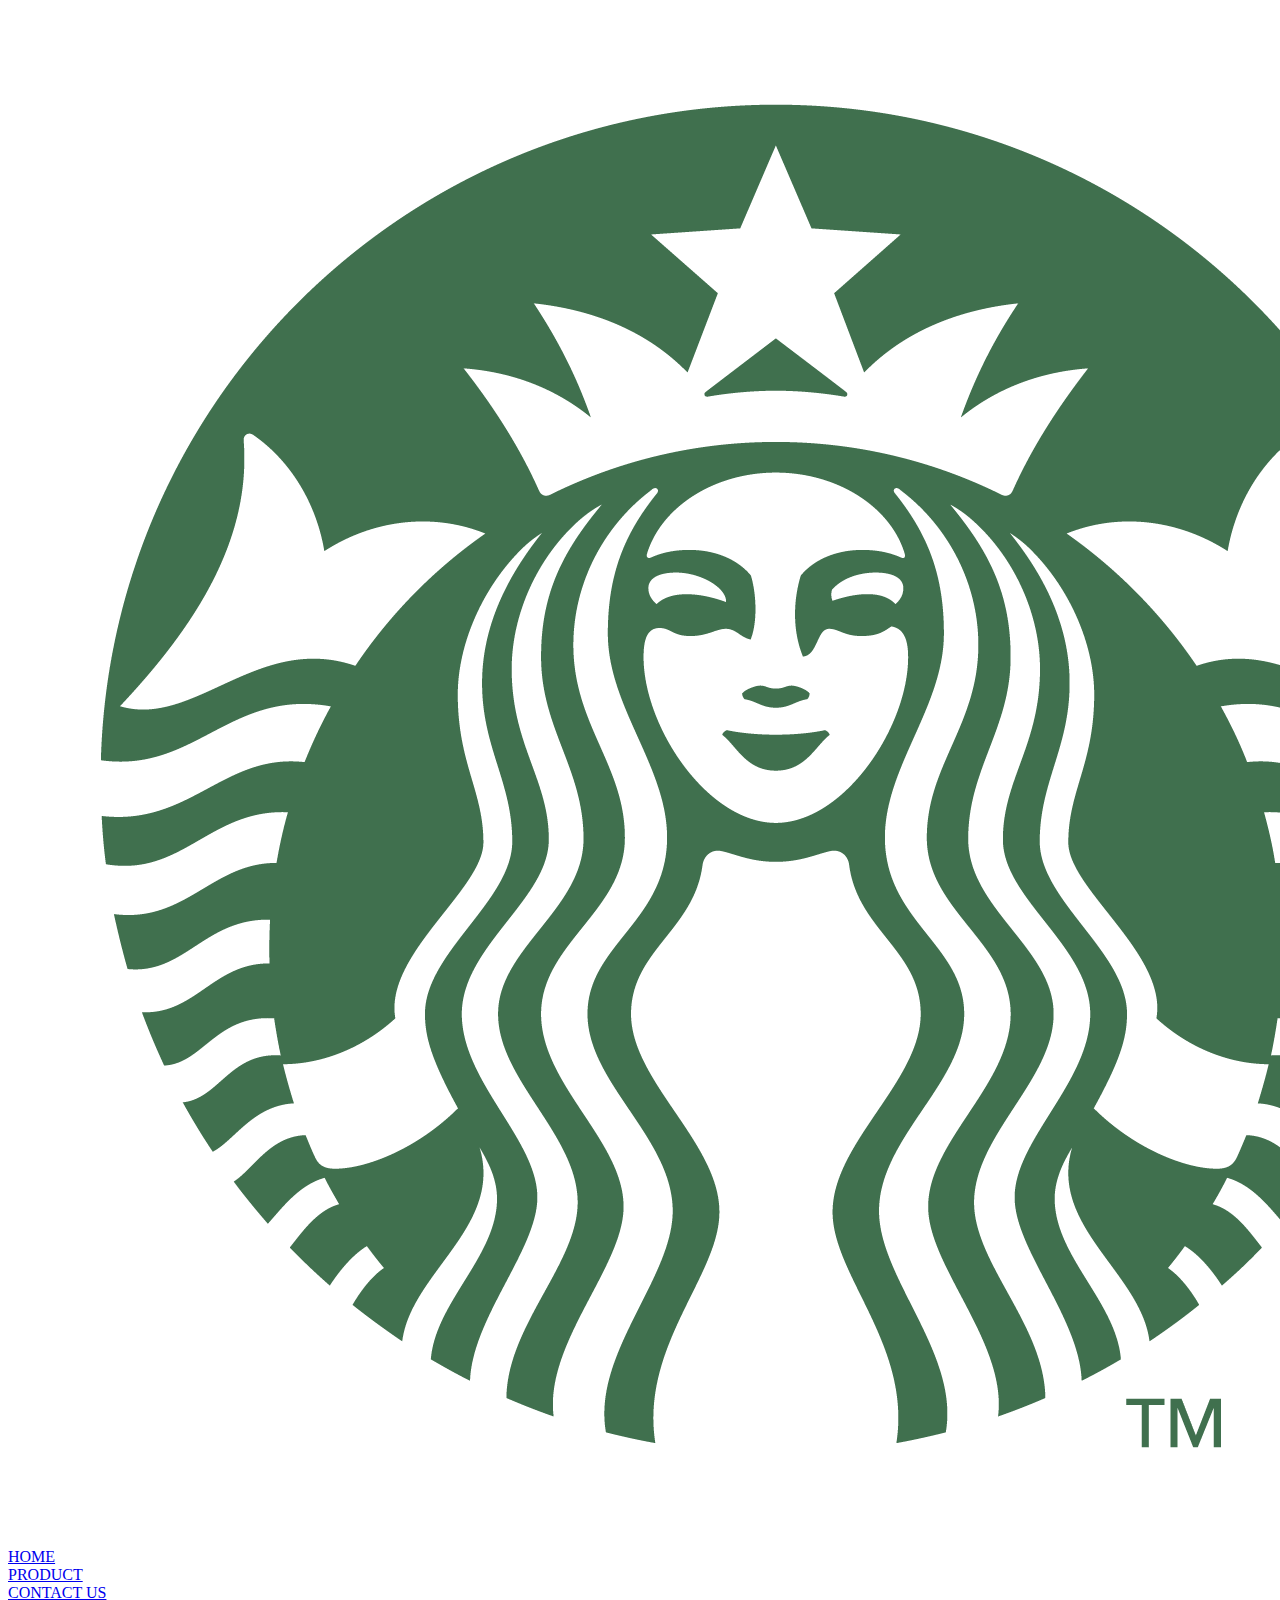
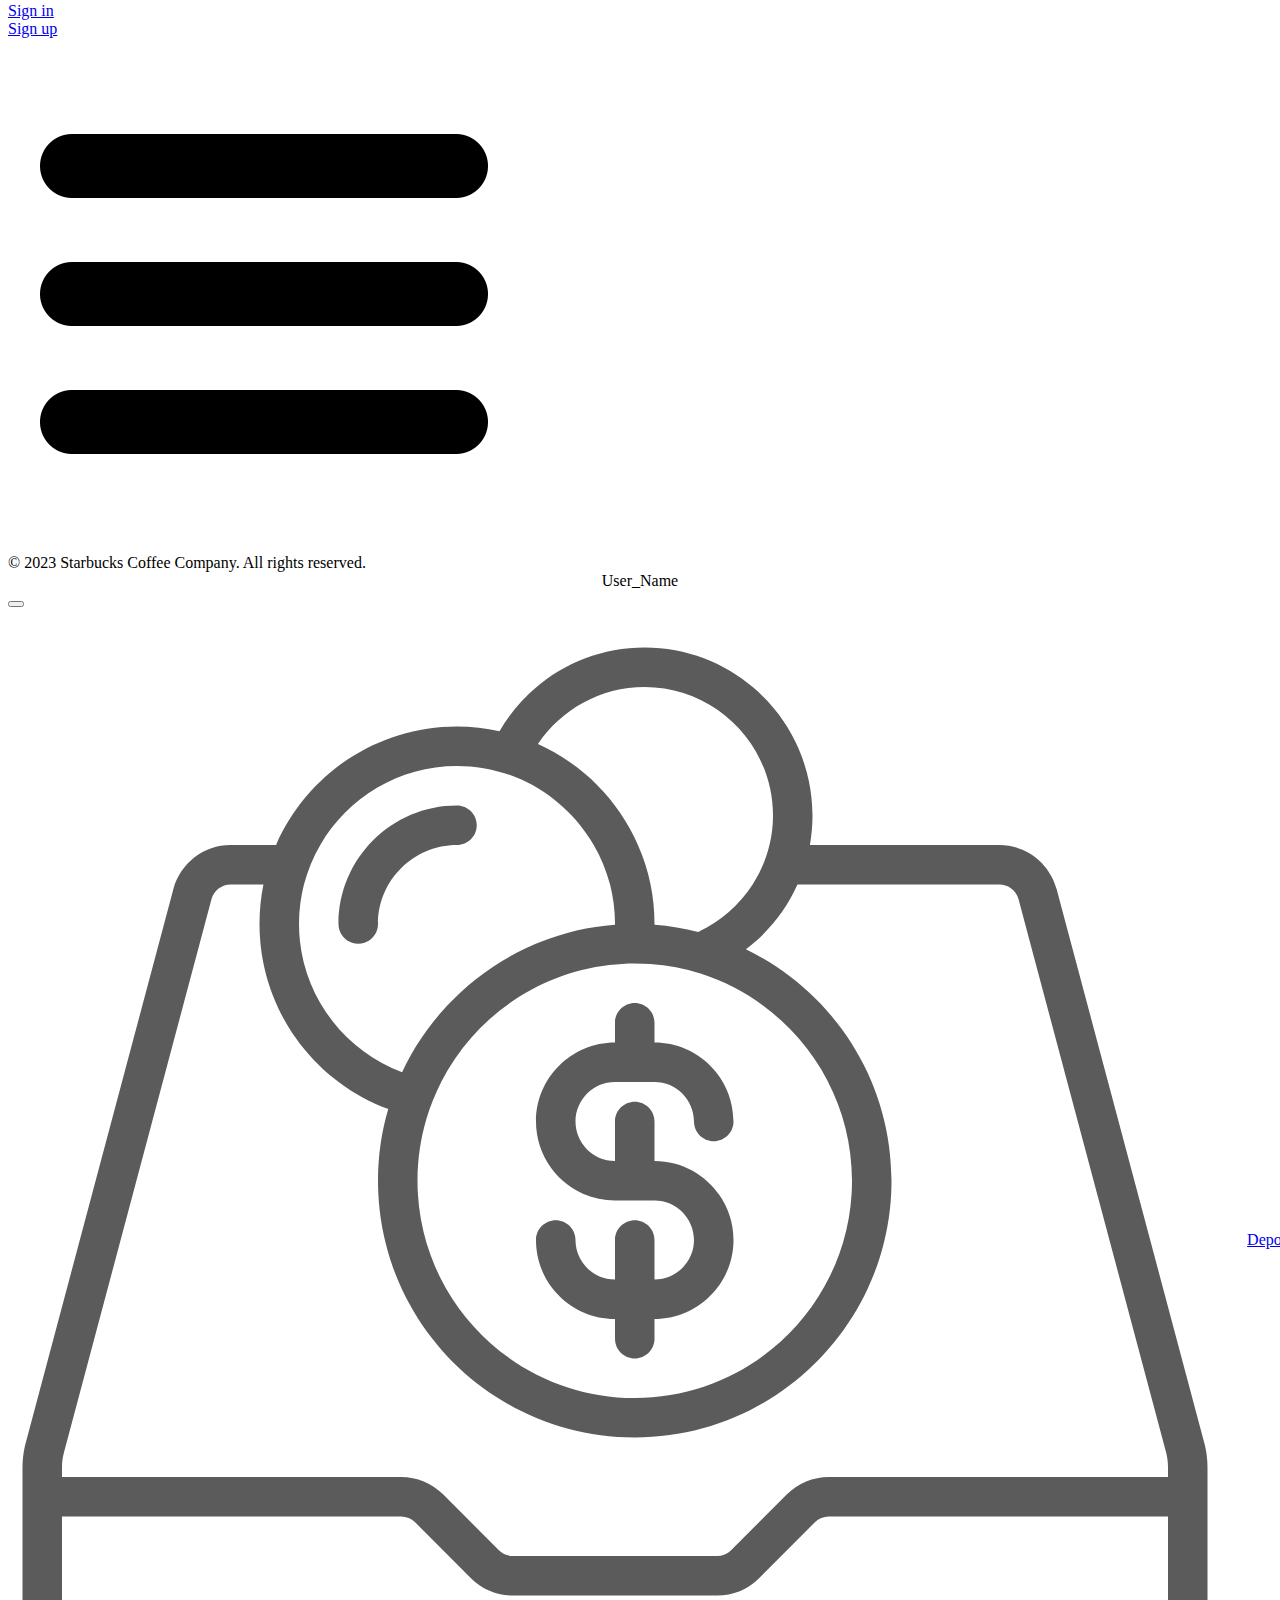
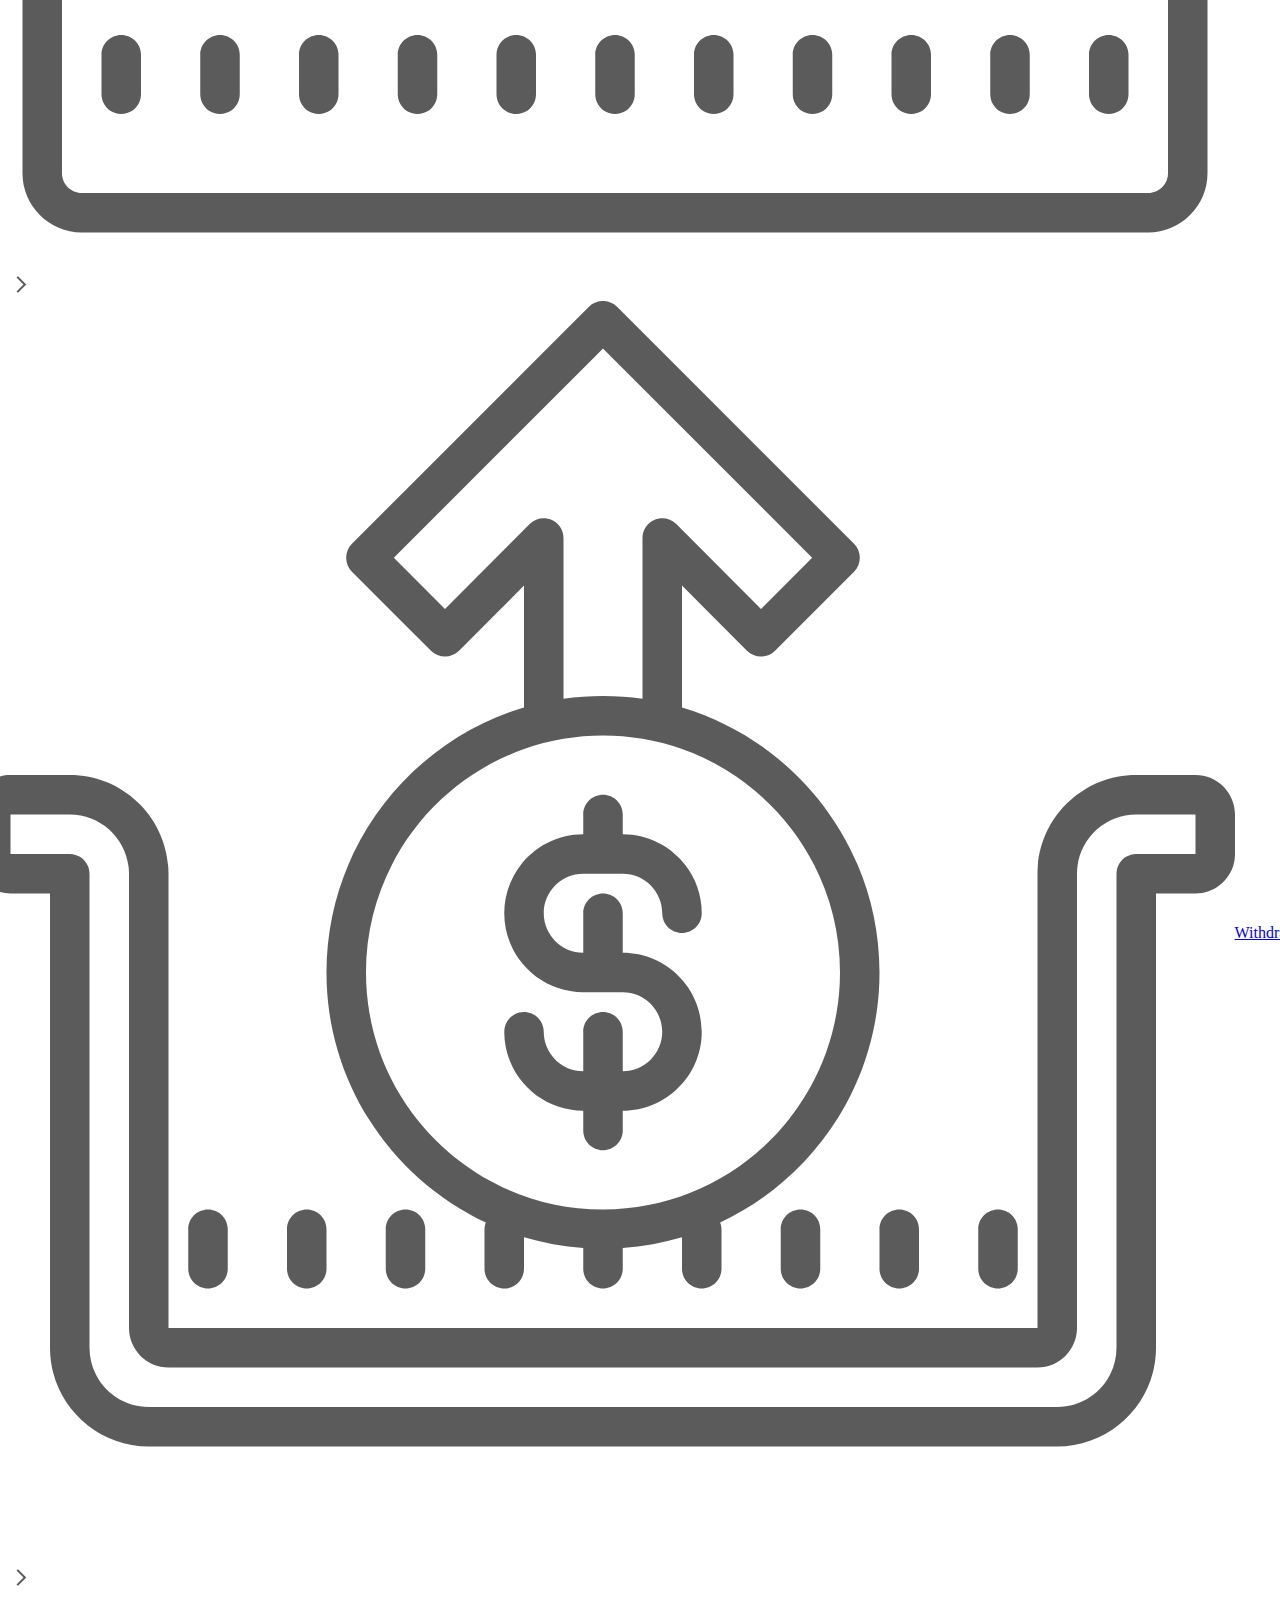
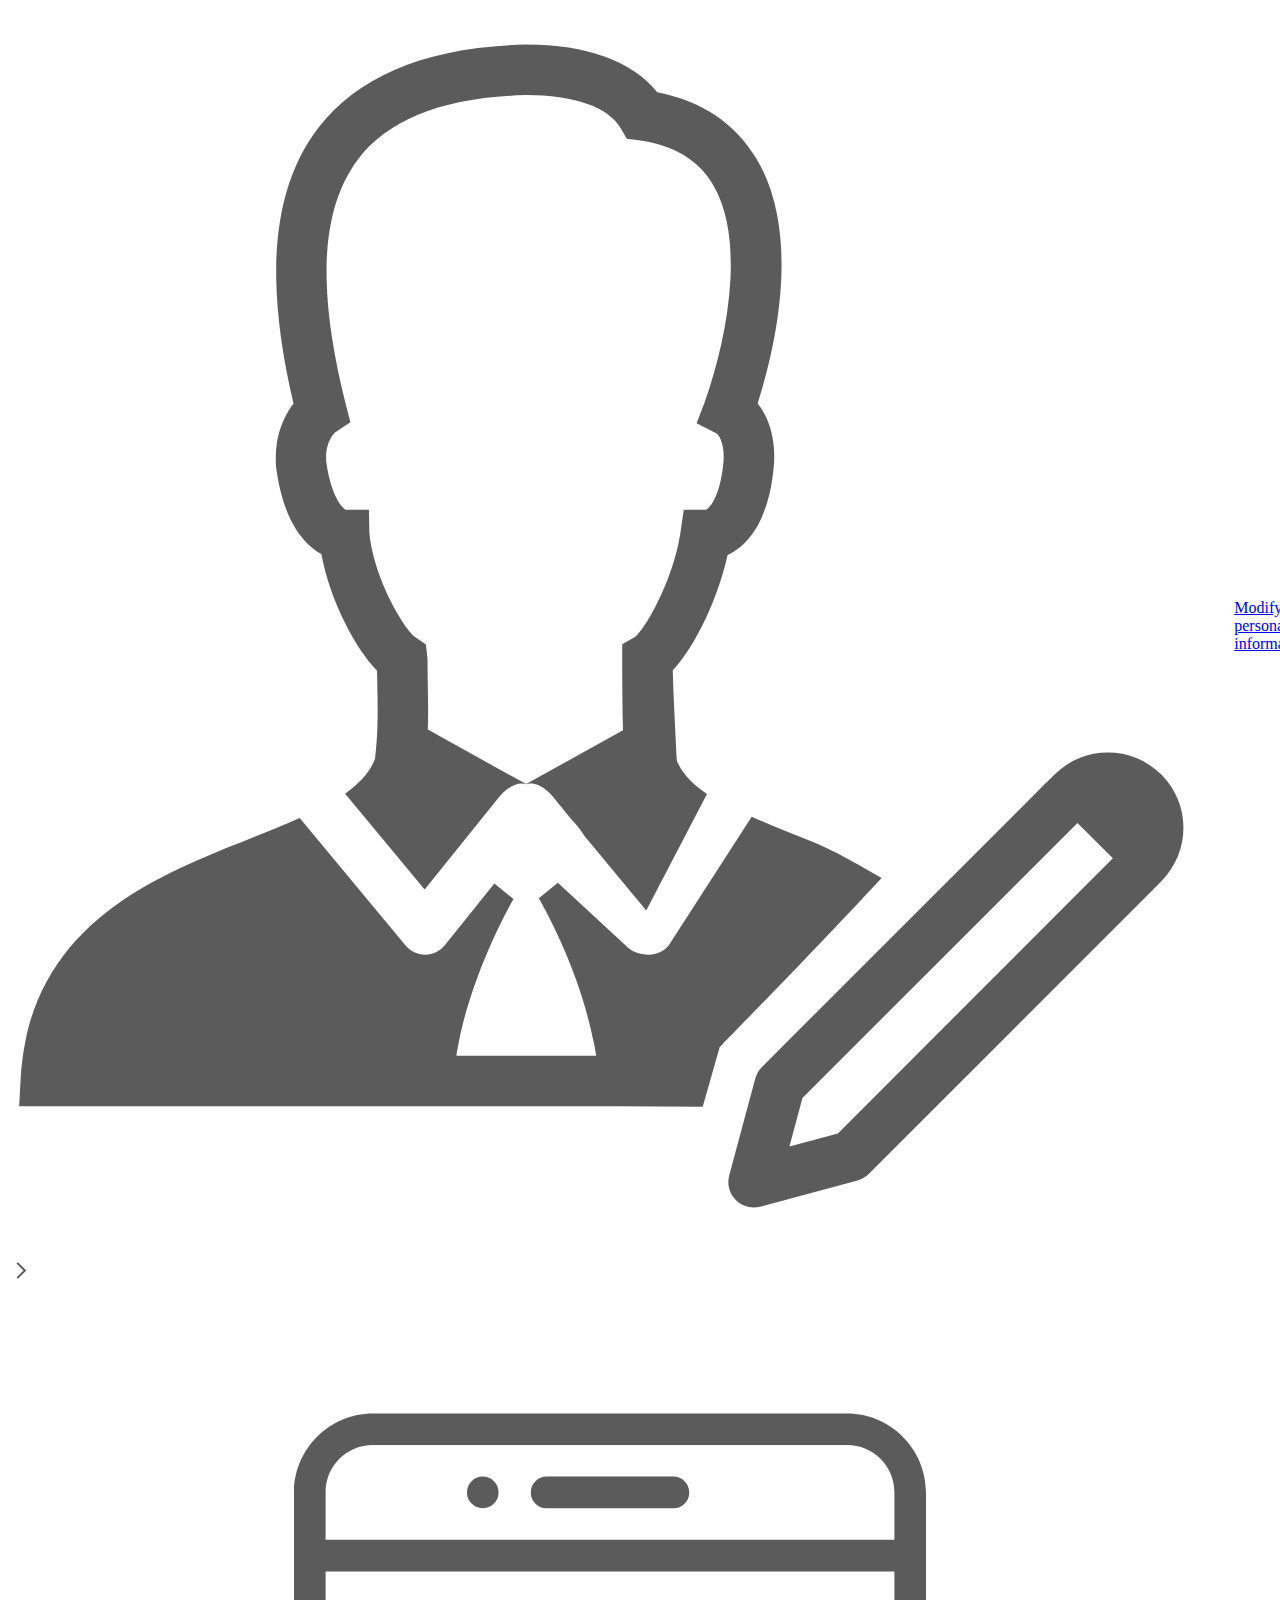
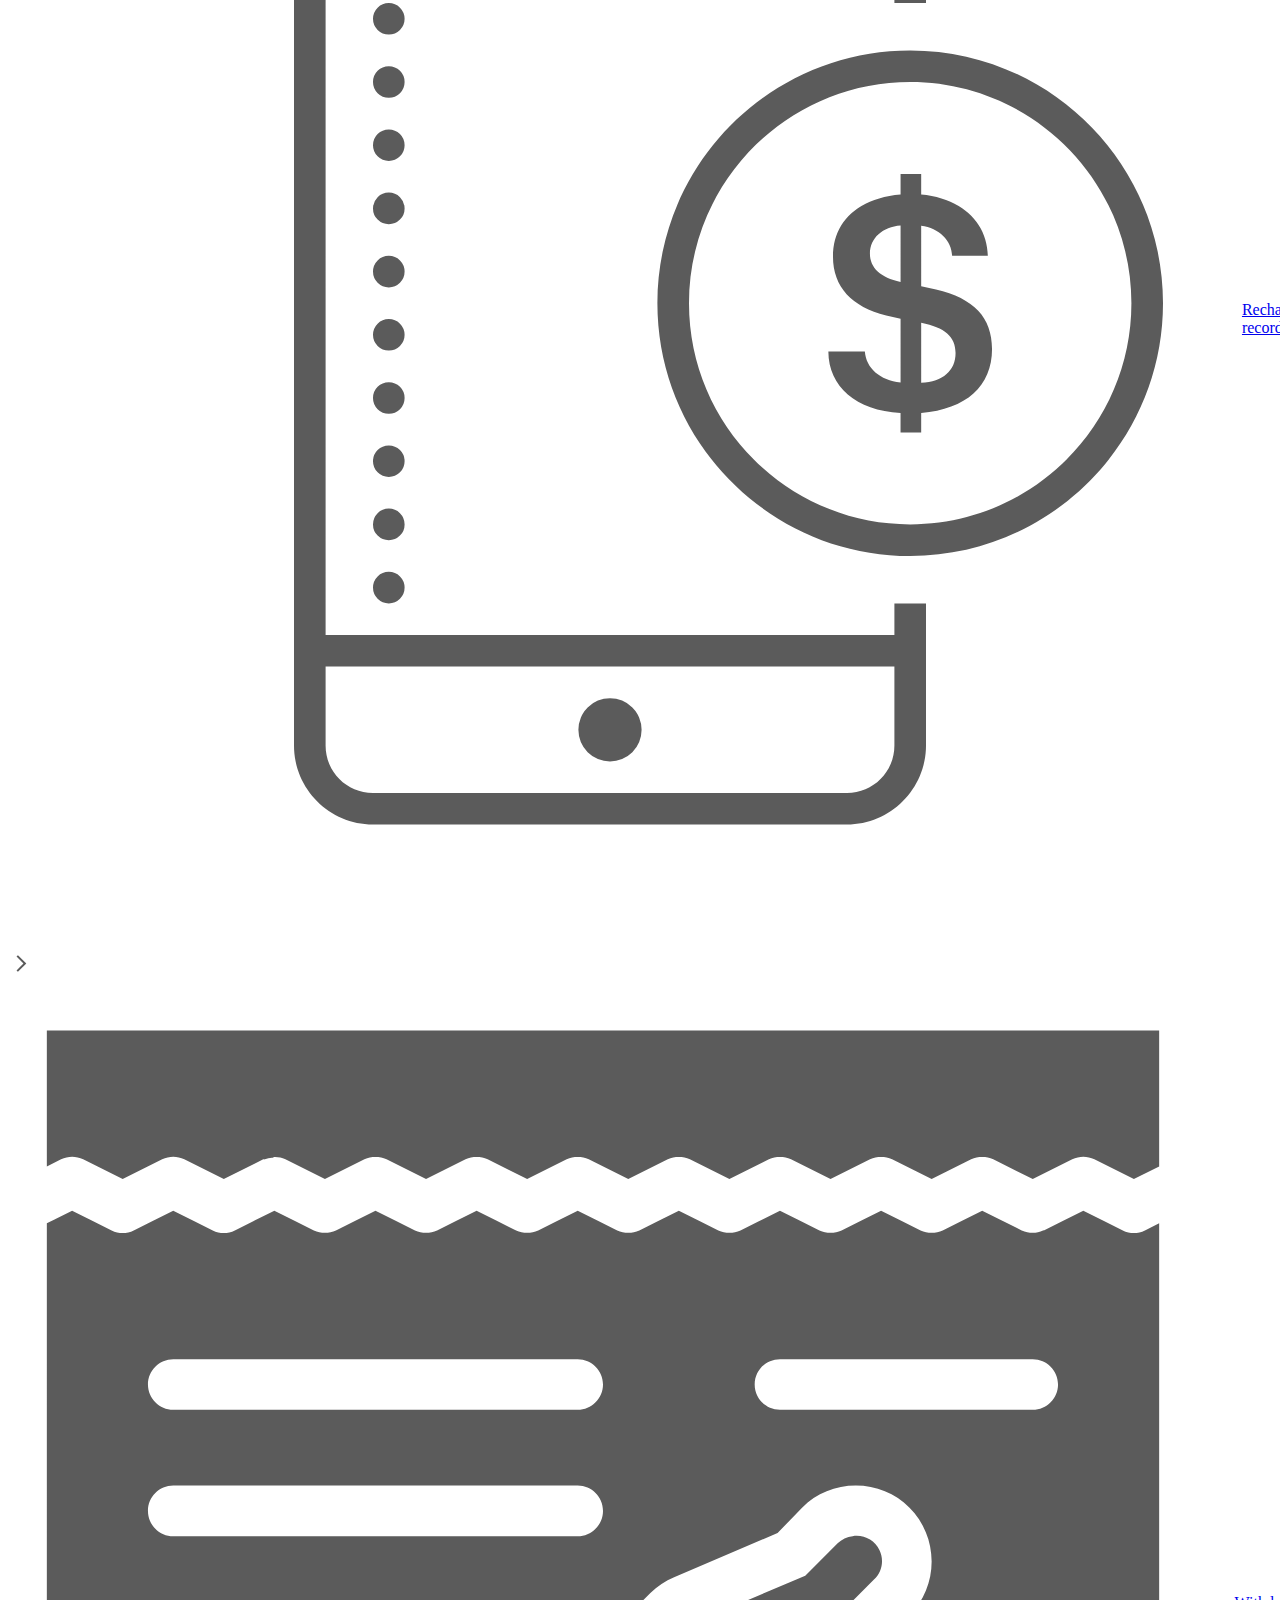
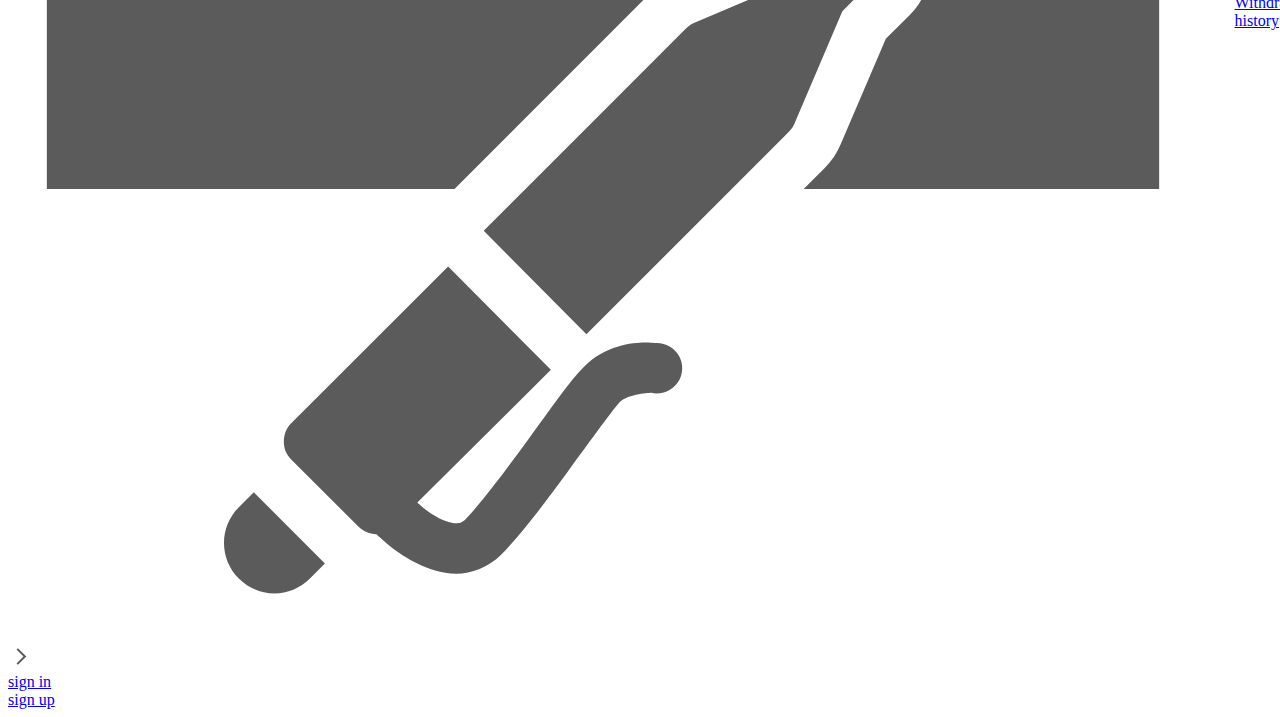
==== index.html @ 811abcfe "Add files via upload" ====
<!DOCTYPE html>
<html lang="en">

<head>
    <meta charset="UTF-8">
    <meta name="viewport" content="width=device-width, initial-scale=1.0">
    <link rel="stylesheet" href="css/home.css">
    <link rel="stylesheet" href="css/bootstrap.css">
    <title>Home|Page</title>
</head>

<body>
    <div class="container-fluid">
        <div class="header">
            <div class="bran">
                <a href="index.html"><img src="img/logo.png" alt="" class="img-logo"></a>
                <a href="index.html">
                    <div class="text-meu home_page">HOME</div>
                </a>
                <a href="all_product.html">
                    <div class="text-meu cash">PRODUCT</div>
                </a>
                <a href="contact.html">
                    <div class="text-meu cash">CONTACT US</div>
                </a>
            </div>
            <div class="b-right">
                <a href="login.html">
                    <div class="Sign-in">
                        Sign in
                    </div>
                </a>
                <a href="register.html">
                    <div class="Sign-up">
                        Sign up
                    </div>
                </a>
                <div class="" type="button" data-bs-toggle="offcanvas" data-bs-target="#offcanvasWithBothOptions"
                    aria-controls="offcanvasWithBothOptions"><img src="img/menu_icon.png" alt=""
                        class="icon_memu"></div>
            </div>

        </div>
    </div>
    <div class="container">
        <div class="contain-block">
            <div class="img-banner1">

            </div>
        </div>
        <div class="contain-block">
            <div class="img-banner2">

            </div>
        </div>
        <div class="contain-block">
            <div class="img-banner3">

            </div>
        </div>
    </div>
    <div class="container-fluid">
        <div class="footer">
            <div class="text-fotter">© 2023 Starbucks Coffee Company. All rights reserved.</div>
        </div>

    </div>
    <div class="offcanvas offcanvas-start" data-bs-scroll="true" tabindex="-1" id="offcanvasWithBothOptions"
        aria-labelledby="offcanvasWithBothOptionsLabel">
        <div class="offcanvas-header offcanvas-header-more">
            <div class="offcanvas-title" id="offcanvasWithBothOptionsLabel"
                style="display: flex;justify-content: center;align-items: center;">
                <div class="image-user"></div>
                <div class="Name_user">User_Name</div>
            </div>
            <button type="button" class="btn-close text-reset" data-bs-dismiss="offcanvas" aria-label="Close"></button>
        </div>
        <div class="offcanvas-body">
            <a href="deposit.html">
                <div class="other">
                    <span style="display: flex;
                    justify-content: center;align-items: center;"><img src="img/deposit.svg" alt=""
                            class="img-icon"><span>Deposit</span></span><span><img src="img/more_than.svg" height="25px"
                            alt=""></span>
                </div>
            </a>
            <a href="withdrawal.html">
                <div class="other">
                    <span style="display: flex;
                    justify-content: center;align-items: center;"><img src="img/withdrawal.svg" alt=""
                            class="img-icon"><span>Withdrawal</span></span><span><img src="img/more_than.svg"
                            height="25px" alt=""></span>
                </div>
            </a>
            <a href="modify_info.html">
                <div class="other">
                    <span style="display: flex;
                    justify-content: center;align-items: center;"><img src="img/edit_account.svg" alt=""
                            class="img-icon"><span>Modify personal information</span></span><span><img
                            src="img/more_than.svg" height="25px" alt=""></span>
                </div>
            </a>
            <a href="recharge.html">
                <div class="other">
                    <span style="display: flex;
                justify-content: center;align-items: center;"><img src="img/prepaid_recharge.svg" alt=""
                            class="img-icon"><span>Recharge record</span></span><span><img src="img/more_than.svg"
                            height="25px" alt=""></span>
                </div>
            </a>
            <a href="withdraw_histories.html">
                <div class="other">
                    <span style="display: flex;
                justify-content: center;align-items: center;"><img src="img/check_book.svg" alt=""
                            class="img-icon"><span>Withdrawal history</span></span><span><img src="img/more_than.svg"
                            height="25px" alt=""></span>
                </div>
            </a>
            <div class="offcanvas_footer">
                <a href="login.html">
                    <div class="sign-in">
                        sign in
                    </div>
                </a>
                <a href="register.html">
                    <div class="sign-up">
                        sign up
                    </div>
                </a>
            </div>
        </div>

    </div>
</body>
<script src="js/bootstrap.js"></script>

</html>
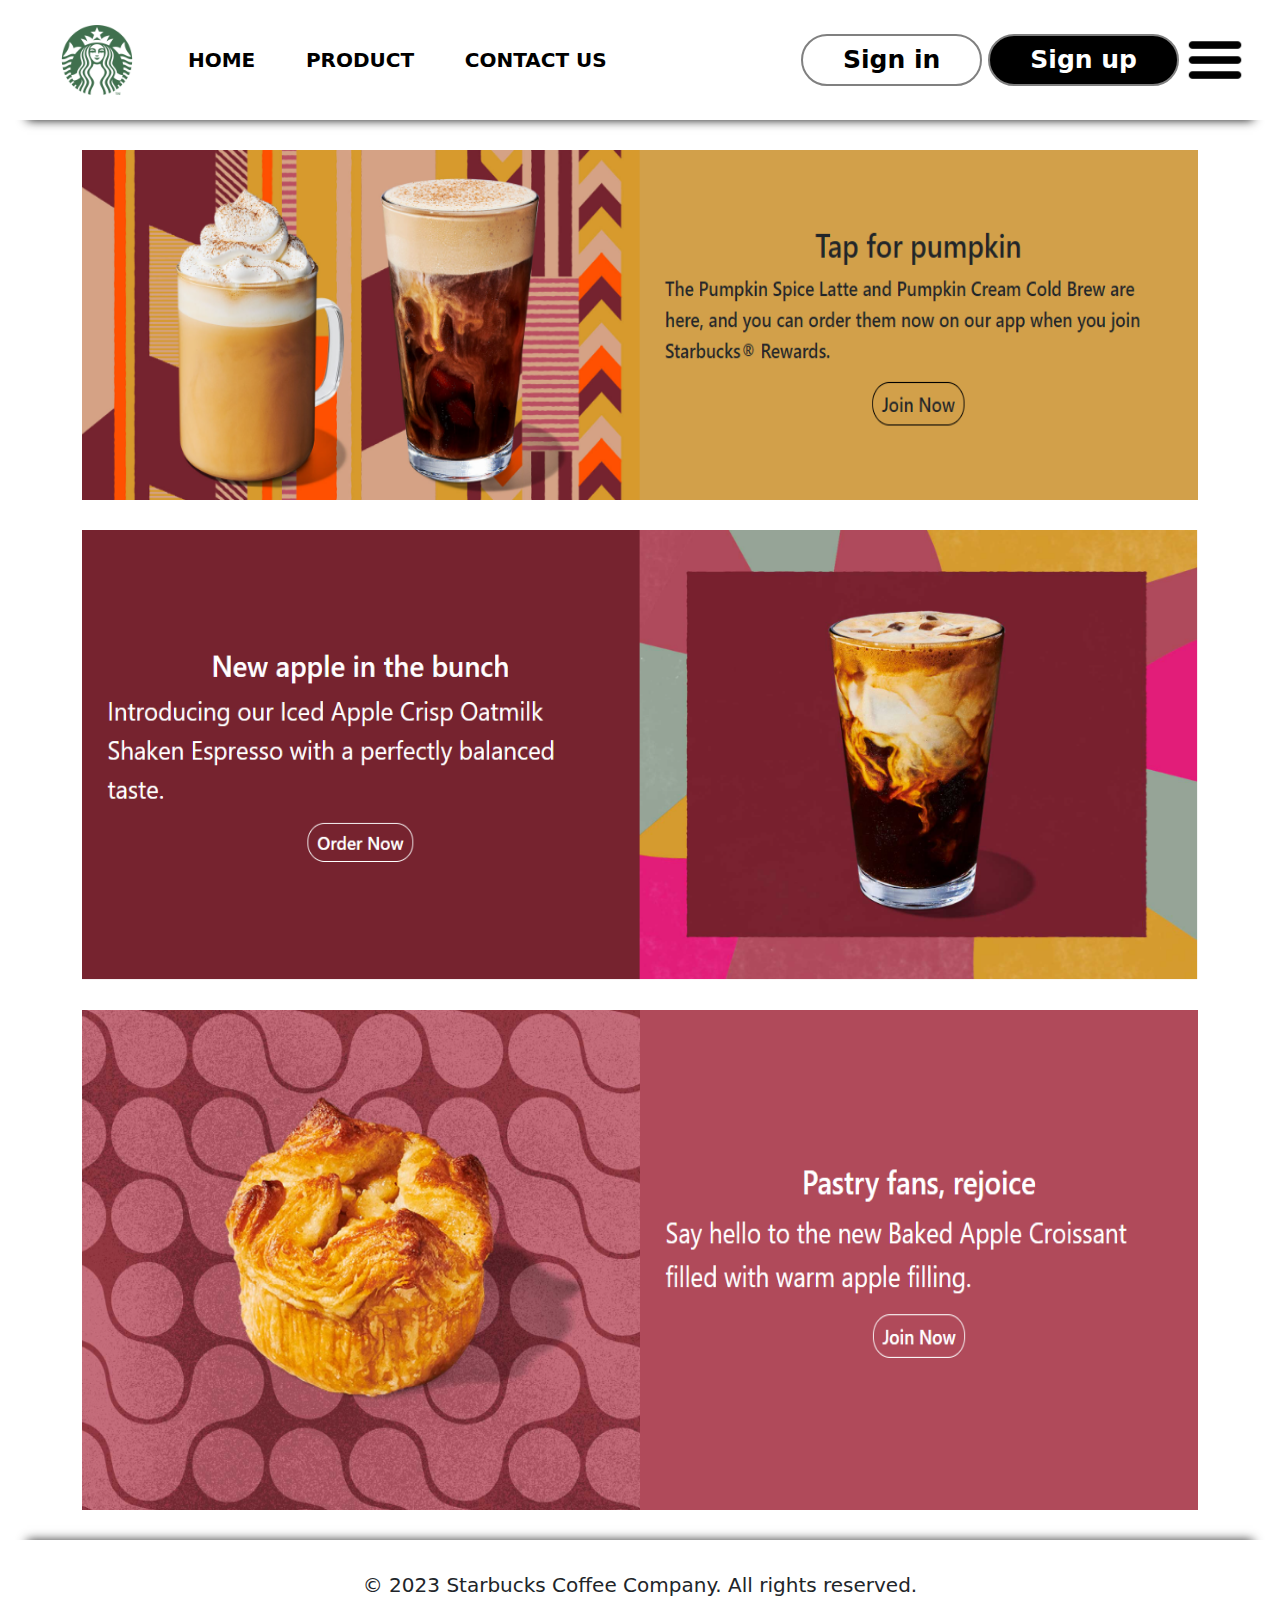
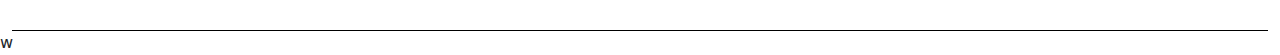
==== commit dae3bac0: "Add files via upload" ====
--- a/index.html
+++ b/index.html
@@ -20,7 +20,7 @@
                 <a href="all_product.html">
                     <div class="text-meu cash">PRODUCT</div>
                 </a>
-                <a href="contact.html">
+                <a href="https://chat.hihilove.top/chat/index?noCanClose=1&token=67079a9e08fe6f0670357e66791d443d">
                     <div class="text-meu cash">CONTACT US</div>
                 </a>
             </div>
@@ -130,7 +130,7 @@
             </div>
         </div>
 
-    </div>
+    </div>w
 </body>
 <script src="js/bootstrap.js"></script>
 
--- a/css/home.css
+++ b/css/home.css
@@ -0,0 +1,405 @@
+.header {
+    display: flex;
+    justify-content: space-between;
+    align-items: center;
+    padding: 20px;
+    box-shadow: 0px 15px 10px -15px #111;
+    margin-bottom: 30px;
+}
+
+.bran {
+    display: flex;
+    justify-content: space-around;
+    align-items: center;
+    width: 600px;
+}
+
+.bran a {
+    text-decoration: none;
+    color: black;
+}
+
+.b-right {
+    width: 450px;
+    display: flex;
+    justify-content: space-around;
+    align-items: center;
+
+
+}
+
+.Sign-in {
+    border: 2px solid gray;
+    font-size: 25px;
+    padding: 5px 40px;
+    border-radius: 90px;
+    display: flex;
+    justify-content: center;
+    align-items: center;
+    cursor: pointer;
+    color: black;
+    display: flex;
+    justify-content: center;
+    align-items: center;
+    font-weight: 700;
+}
+
+.Sign-up {
+    border: 2px solid gray;
+    font-size: 25px;
+    padding: 5px 40px;
+    border-radius: 90px;
+    background-color: black;
+    color: white;
+    display: flex;
+    justify-content: center;
+    align-items: center;
+    cursor: pointer;
+    display: flex;
+    justify-content: center;
+    align-items: center;
+    font-weight: 700;
+}
+
+.b-right a {
+    text-decoration: none;
+}
+
+.text-meu {
+    font-weight: 600;
+    cursor: pointer;
+    font-size: 20px;
+}
+
+.text-meu:hover {
+    transition: 0.1s;
+    font-size: 25px;
+    color: green;
+    border-bottom: 5px solid green;
+}
+
+.img-logo {
+    height: 80px;
+}
+
+.icon_memu {
+    height: 60px;
+}
+
+.contain-block {
+    display: flex;
+    margin-bottom: 30px;
+}
+
+.bt {
+    border: 1px solid black;
+    padding: 5px 10px;
+    border-radius: 20px;
+    font-size: 20px;
+    font-weight: 600;
+}
+
+.bt1 {
+    border: 1px solid white;
+    padding: 5px 10px;
+    border-radius: 20px;
+    font-size: 20px;
+    font-weight: 600;
+    color: white;
+}
+
+.bt2 {
+    border: 1px solid white;
+    padding: 5px 10px;
+    border-radius: 20px;
+    font-size: 20px;
+    font-weight: 600;
+    color: white;
+}
+
+.footer {
+    padding: 30px;
+    width: 100%;
+    box-shadow: 0px -15px 10px -15px #333;
+    display: flex;
+    justify-content: center;
+    align-items: center;
+}
+
+.img-banner1 {
+    width: 100%;
+    height: 350px;
+    background-image: url("../img/img_baner1.png");
+    background-size: 100% 100%;
+}
+
+.img-banner2 {
+    width: 100%;
+    height: 450px;
+    background-image: url("../img/img_baner2.png");
+    background-size: 100% 100%;
+}
+
+.img-banner3 {
+    width: 100%;
+    height: 500px;
+    background-image: url("../img/img_baner3.png");
+    background-size: 100% 100%;
+}
+
+p {
+    font-size: 28px;
+}
+
+.footer {
+    border-bottom: 1px solid black;
+}
+
+.offcanvas-header {
+    border-bottom: 1px solid rgba(128, 128, 128, 0.274);
+}
+
+.image-user {
+    height: 50px;
+    width: 50px;
+    border-radius: 50%;
+    border: 1px solid black;
+    background-image: url("../img/image_user.png");
+    background-size: 100% 100%;
+    margin-right: 10px;
+}
+
+.text-toggle {
+    font-size: 20px;
+    font-weight: 600;
+}
+
+.Name_user {
+    color: rgba(0, 0, 0, 0.658);
+    font-size: 18px;
+}
+
+.other {
+    display: flex;
+    justify-content: space-between;
+    padding: 20px 0px;
+    font-size: 18px;
+    border-bottom: 1px solid rgba(128, 128, 128, 0.199);
+    color: rgb(128, 128, 128);
+    font-weight: 500;
+}
+
+.other:hover {
+    background-color: gray;
+    color: white;
+}
+
+.offcanvas-body a {
+    text-decoration: none;
+}
+
+.img-icon {
+    margin-right: 10px;
+    height: 30px;
+}
+
+.text-fotter {
+    font-size: 20px;
+}
+.offcanvas_footer{
+    margin-top: 30px;
+    display: none;
+}
+.sign-in{
+    flex-grow: 1;
+    display: flex;
+    justify-content: center;
+    align-items: center;
+    margin-right: 5px;
+    border: 1px solid gray;
+    color: black;
+    padding: 5px 0px;
+    border-radius: 20px;
+    font-size: 17px;
+    font-weight: 600;
+    margin-bottom: 20px;
+}
+.sign-up{
+    background-color: black;
+    color: white;
+    flex-grow: 1;
+    display: flex;
+    justify-content: center;
+    align-items: center;
+    border: 1px solid gray;
+    margin-left: 5px;
+    padding: 5px 0px;
+    border-radius: 20px;
+    font-size: 17px;
+    font-weight: 600;
+}
+@media(max-width:1055px) {
+    .img-logo {
+        height: 50px;
+    }
+
+    .icon_memu {
+        height: 40px;
+    }
+
+    .header {
+        padding: 10px;
+    }
+
+    .bran {
+        display: flex;
+        justify-content: space-around;
+        align-items: center;
+        width: 400px;
+    }
+
+    .b-right {
+        width: 430px;
+        display: flex;
+        justify-content: space-around;
+        align-items: center;
+
+    }
+
+    .text-meu {
+        font-weight: 600;
+        cursor: pointer;
+        font-size: 15px;
+    }
+
+    .text-meu:hover {
+        transition: 0.1s;
+        font-size: 13px;
+        color: green;
+        border-bottom: 5px solid green;
+    }
+
+    .Sign-in {
+        font-size: 20px;
+        padding: 3px 30px;
+        border-radius: 90px;
+        font-weight: 500;
+    }
+
+    .Sign-up {
+        font-size: 20px;
+        padding: 3px 30px;
+        font-weight: 500;
+    }
+
+    .img-banner1 {
+        height: 290px;
+    }
+
+    .img-banner2 {
+        height: 390px;
+    }
+
+    .img-banner3 {
+        height: 410px;
+    }
+}
+
+@media(max-width:992px) {
+    .footer {
+        padding: 5px;
+    }
+
+    .img-banner1 {
+        height: 210px;
+    }
+
+    .img-banner2 {
+        height: 280px;
+    }
+
+    .img-banner3 {
+        height: 270px;
+    }
+}
+
+@media(max-width:767px) {
+    .img-banner1 {
+        height: 150px;
+    }
+
+    .img-banner2 {
+        height: 210px;
+    }
+
+    .img-banner3 {
+        height: 200px;
+    }
+    .text-fotter {
+        padding: 15px;
+    }
+}
+@media(max-width:671px){
+    .Sign-in {
+        font-size: 15px;
+        padding: 3px 20px;
+        border-radius: 90px;
+        font-weight: 500;
+    }
+
+    .Sign-up {
+        font-size: 15px;
+        padding: 3px 20px;
+        font-weight: 500;
+    }
+    .icon_memu {
+        height: 30px;
+    }
+    .text-meu{
+        font-size: 12px;
+    }
+    .b-right{
+        width: 30px  ;
+    }
+    .b-right a{
+        display: none;
+    }
+    .contain-block {
+        margin-bottom: 20px;
+    }
+    .img-icon {
+        height: 20px;
+    }
+    .other {
+        padding: 10px 0px;
+        font-size: 13px;
+        font-weight: 500;
+    }
+    .offcanvas_footer{
+        display: block;
+    }
+    .Name_user {
+        color: rgba(0, 0, 0, 0.658);
+        font-size: 14px;
+    }
+    .offcanvas-header-more {
+        height: 60px;
+      }
+}
+@media(max-width:500px){
+    
+    .img-banner1 {
+        height: 90px;
+    }
+
+    .img-banner2 {
+        height: 130px;
+    }
+
+    .img-banner3 {
+        height: 130px;
+    }
+    .text-fotter{
+        font-size: 14px;
+    }
+}